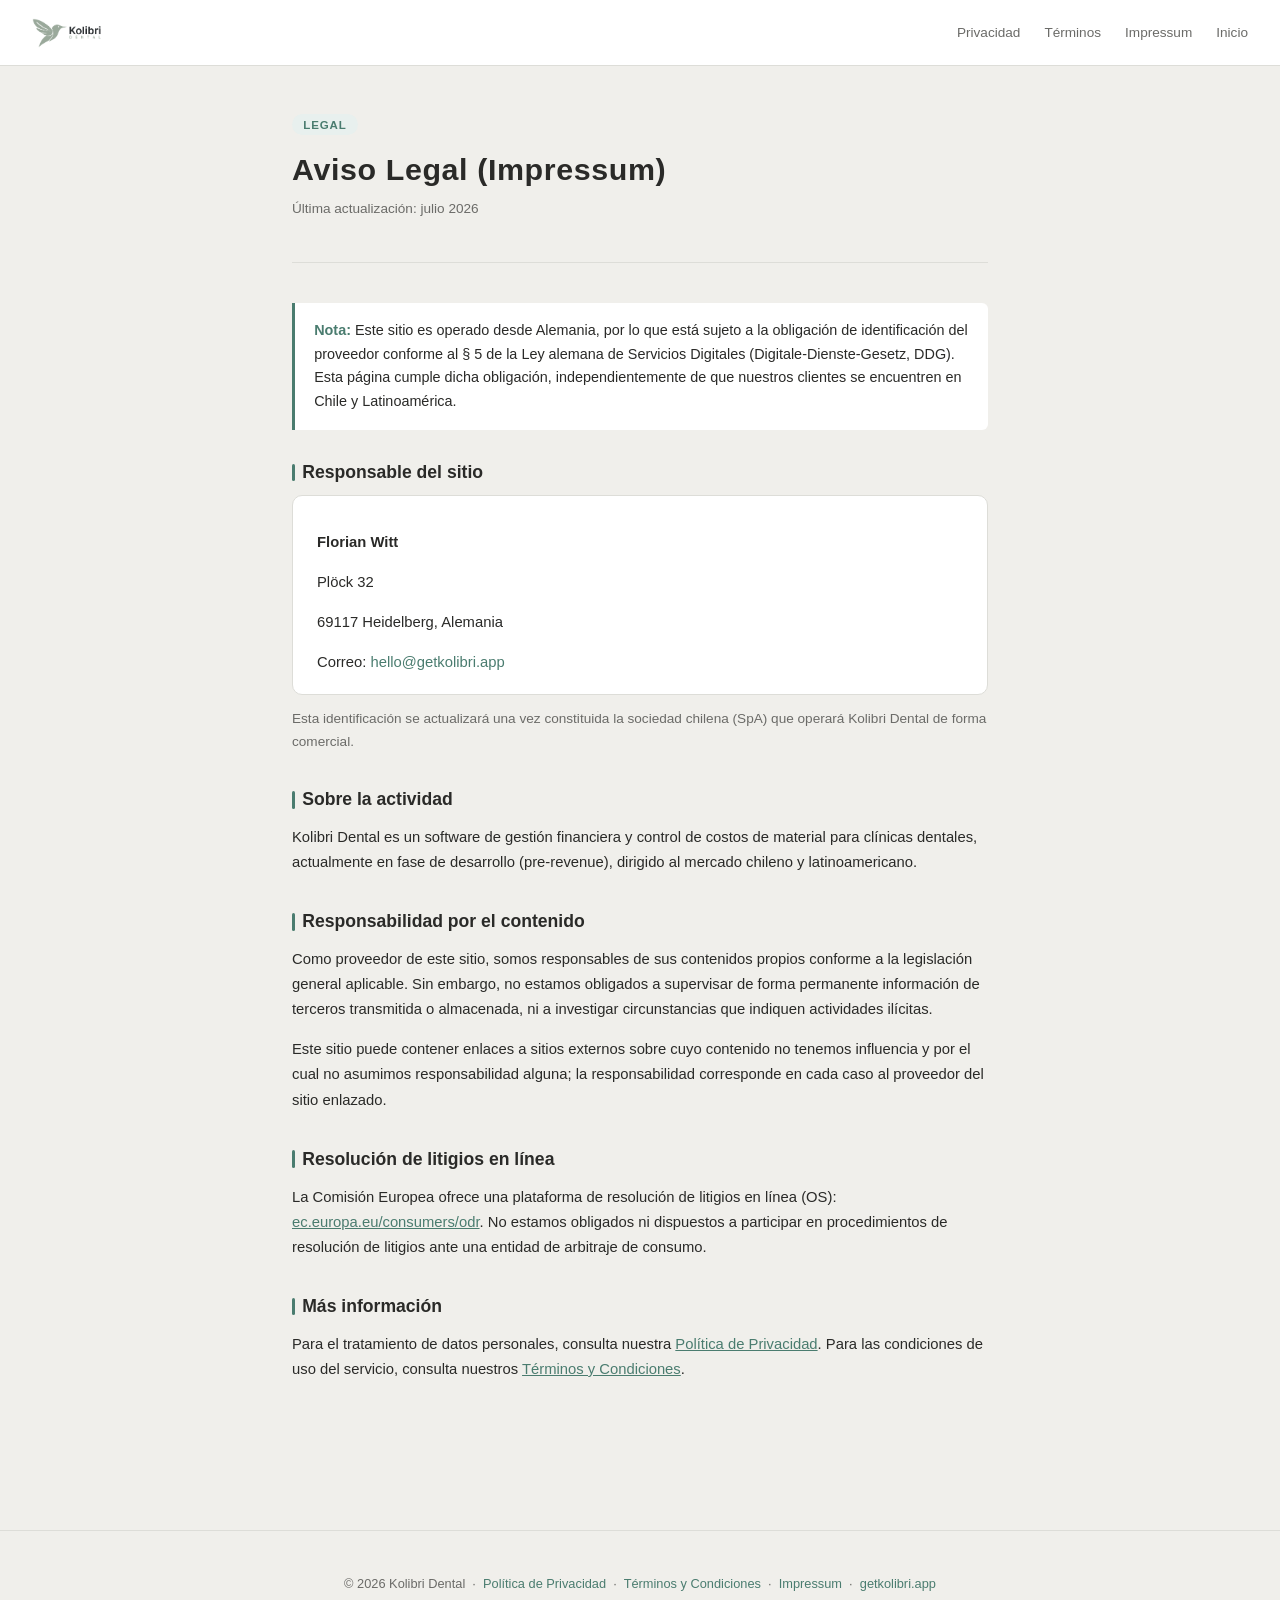
==== impressum.html @ b3aa5036 "Add files via upload" ====
<!DOCTYPE html>
<html lang="es">
<head>
  <meta charset="UTF-8" />
  <meta name="viewport" content="width=device-width, initial-scale=1.0"/>
  <title>Aviso Legal (Impressum) — Kolibri Dental</title>
  <meta name="description" content="Aviso legal e identificación del responsable del sitio conforme al derecho alemán (§ 5 DDG)." />
  <link rel="stylesheet" href="styles/main.css" />
  <style>
    body { background: #F0EFEB; color: #2A2A28; }

    .legal-nav {
      display: flex; align-items: center; justify-content: space-between;
      padding: 1.1rem 2rem; background: #fff; border-bottom: 1px solid #ddddd8;
      position: sticky; top: 0; z-index: 10;
    }
    .legal-nav .brand { display: flex; align-items: center; gap: 0.6rem; text-decoration: none; }
    .legal-nav .brand img { height: 30px; width: auto; }
    .legal-nav .brand span { font-size: 1rem; color: #2A2A28; font-weight: 600; }
    .legal-nav .brand span em { color: #4A7C6F; font-style: normal; }
    .legal-nav .nav-links { display: flex; gap: 1.5rem; }
    .legal-nav .nav-links a { font-size: 0.85rem; color: #6b6b68; text-decoration: none; }
    .legal-nav .nav-links a:hover { color: #4A7C6F; }

    .legal-wrap { max-width: 760px; margin: 0 auto; padding: 3rem 2rem 5rem; }

    .doc-header { margin-bottom: 2.5rem; padding-bottom: 2rem; border-bottom: 1px solid #ddddd8; }
    .doc-badge {
      display: inline-block; background: #e8f0ee; color: #4A7C6F;
      font-size: 0.72rem; font-weight: 600; letter-spacing: 0.08em;
      text-transform: uppercase; padding: 0.28rem 0.7rem; border-radius: 99px; margin-bottom: 1rem;
    }
    .doc-header h1 { font-size: 1.9rem; font-weight: 700; margin: 0 0 0.4rem; line-height: 1.2; }
    .doc-meta { font-size: 0.85rem; color: #6b6b68; }

    .notice {
      background: #fff; border-left: 3px solid #4A7C6F; border-radius: 0 6px 6px 0;
      padding: 1rem 1.2rem; margin: 0 0 2rem; font-size: 0.9rem; line-height: 1.65;
    }
    .notice strong { color: #4A7C6F; }

    .section { margin-bottom: 2.25rem; }
    .section h2 {
      font-size: 1.1rem; font-weight: 700; margin: 0 0 0.7rem;
      display: flex; align-items: center; gap: 0.45rem;
    }
    .section h2::before {
      content: ''; display: inline-block; width: 3px; height: 1em;
      background: #4A7C6F; border-radius: 2px; flex-shrink: 0;
    }
    .section p { font-size: 0.925rem; line-height: 1.7; margin-bottom: 0.65rem; }
    .section p:last-child { margin-bottom: 0; }
    .section ul { padding-left: 1.3rem; margin-bottom: 0.65rem; }
    .section li { font-size: 0.925rem; line-height: 1.65; margin-bottom: 0.28rem; }
    .section a { color: #4A7C6F; }

    .contact-card {
      background: #fff; border: 1px solid #ddddd8; border-radius: 10px;
      padding: 1.2rem 1.5rem; margin-top: 0.75rem; font-size: 0.9rem;
    }
    .contact-card p { margin-bottom: 0.28rem; }
    .contact-card a { color: #4A7C6F; text-decoration: none; }

    .legal-footer {
      text-align: center; padding: 2rem; font-size: 0.8rem;
      color: #6b6b68; border-top: 1px solid #ddddd8; margin-top: 2rem;
    }
    .legal-footer a { color: #4A7C6F; text-decoration: none; }

    @media (max-width: 600px) {
      .legal-wrap { padding: 1.75rem 1.25rem 4rem; }
      .doc-header h1 { font-size: 1.5rem; }
      .legal-nav { padding: 1rem 1.25rem; }
      .legal-nav .nav-links { gap: 1rem; }
    }
  </style>
</head>
<body>

<nav class="legal-nav">
  <a href="/" class="brand">
    <img src="assets/Kolibri_logo_text.png" alt="Kolibri Dental" style="height:30px; width:auto; object-fit:contain;" />
  </a>
  <div class="nav-links">
    <a href="/privacidad">Privacidad</a>
    <a href="/terminos">Términos</a>
    <a href="/impressum">Impressum</a>
    <a href="/">Inicio</a>
  </div>
</nav>

<main class="legal-wrap">

  <div class="doc-header">
    <span class="doc-badge">Legal</span>
    <h1>Aviso Legal (Impressum)</h1>
    <p class="doc-meta">Última actualización: julio 2026</p>
  </div>

  <div class="notice">
    <strong>Nota:</strong> Este sitio es operado desde Alemania, por lo que está sujeto a la obligación de identificación del proveedor conforme al § 5 de la Ley alemana de Servicios Digitales (Digitale-Dienste-Gesetz, DDG). Esta página cumple dicha obligación, independientemente de que nuestros clientes se encuentren en Chile y Latinoamérica.
  </div>

  <div class="section" id="responsable">
    <h2>Responsable del sitio</h2>
    <div class="contact-card">
      <p><strong>Florian Witt</strong></p>
      <p>Plöck 32</p>
      <p>69117 Heidelberg, Alemania</p>
      <p>Correo: <a href="mailto:hello@getkolibri.app">hello@getkolibri.app</a></p>
    </div>
    <p style="margin-top:0.75rem; font-size:0.85rem; color:#6b6b68;">Esta identificación se actualizará una vez constituida la sociedad chilena (SpA) que operará Kolibri Dental de forma comercial.</p>
  </div>

  <div class="section" id="actividad">
    <h2>Sobre la actividad</h2>
    <p>Kolibri Dental es un software de gestión financiera y control de costos de material para clínicas dentales, actualmente en fase de desarrollo (pre-revenue), dirigido al mercado chileno y latinoamericano.</p>
  </div>

  <div class="section" id="responsabilidad">
    <h2>Responsabilidad por el contenido</h2>
    <p>Como proveedor de este sitio, somos responsables de sus contenidos propios conforme a la legislación general aplicable. Sin embargo, no estamos obligados a supervisar de forma permanente información de terceros transmitida o almacenada, ni a investigar circunstancias que indiquen actividades ilícitas.</p>
    <p>Este sitio puede contener enlaces a sitios externos sobre cuyo contenido no tenemos influencia y por el cual no asumimos responsabilidad alguna; la responsabilidad corresponde en cada caso al proveedor del sitio enlazado.</p>
  </div>

  <div class="section" id="litigios">
    <h2>Resolución de litigios en línea</h2>
    <p>La Comisión Europea ofrece una plataforma de resolución de litigios en línea (OS): <a href="https://ec.europa.eu/consumers/odr/" target="_blank" rel="noopener">ec.europa.eu/consumers/odr</a>. No estamos obligados ni dispuestos a participar en procedimientos de resolución de litigios ante una entidad de arbitraje de consumo.</p>
  </div>

  <div class="section" id="mas">
    <h2>Más información</h2>
    <p>Para el tratamiento de datos personales, consulta nuestra <a href="/privacidad">Política de Privacidad</a>. Para las condiciones de uso del servicio, consulta nuestros <a href="/terminos">Términos y Condiciones</a>.</p>
  </div>

</main>

<footer class="legal-footer">
  <p>© 2026 Kolibri Dental &nbsp;·&nbsp; <a href="/privacidad">Política de Privacidad</a> &nbsp;·&nbsp; <a href="/terminos">Términos y Condiciones</a> &nbsp;·&nbsp; <a href="/impressum">Impressum</a> &nbsp;·&nbsp; <a href="/">getkolibri.app</a></p>
</footer>

</body>
</html>
---- styles/main.css ----
:root {
  --bg: #0f1116;
  --card: #14171f;
  --text: #e6e8ee;
  --muted: #9aa0b3;
  --accent: #8bc6a1;
}

* {
  box-sizing: border-box;
}

body {
  margin: 0;
  font-family: -apple-system, BlinkMacSystemFont, "Inter", "Segoe UI",
               Roboto, Helvetica, Arial, sans-serif;
  background: radial-gradient(
    1200px 600px at 50% -200px,
    #1a1d27,
    var(--bg)
  );
  color: var(--text);
  min-height: 100vh;
}

.wrapper {
  min-height: 100vh;
  display: flex;
  align-items: center;
  justify-content: center;
  padding: 2rem;
}

.card {
  position: relative;
  width: 100%;
  max-width: 420px;
  padding: 3rem 2.5rem;
  background: linear-gradient(180deg, #161924, var(--card));
  border-radius: 16px;
  box-shadow:
    0 20px 60px rgba(0,0,0,0.45),
    inset 0 1px 0 rgba(255,255,255,0.03);
}

.logo {
  position: absolute;
  top: 24px;
  right: 24px;
  width: 44px;
  height: auto;
  opacity: 0.9;
}

h1 {
  margin: 0 0 1.5rem 0;
  font-size: 1.4rem;
  font-weight: 600;
  letter-spacing: 0.02em;
}

.lead {
  font-size: 1.6rem;
  line-height: 1.3;
  margin: 0 0 1.2rem 0;
}

.sub {
  color: var(--muted);
  font-size: 0.95rem;
  line-height: 1.6;
  margin-bottom: 2.5rem;
}

.cta,
.cta:visited{
  color: var(--accent);
  text-decoration: none;
  font-weight: 500;
  font-size: 0.95rem;

  display: inline-block;
  padding: 10px 14px;
  border-radius: 12px;
  border: 1px solid rgba(139,198,161,0.35);
  background: rgba(139,198,161,0.08);
}

.cta:hover,
.cta:active{
  color: var(--accent);
  text-decoration: none;
  background: rgba(139,198,161,0.14);
  border-color: rgba(139,198,161,0.50);
}

.cta:focus-visible{
  outline: 2px solid rgba(139,198,161,0.55);
  outline-offset: 3px;
}
.legal-links {
  text-align: center;
  padding: 1.5rem;
  font-size: 0.8rem;
}
.legal-links a {
  color: var(--muted);      /* #9aa0b3 — sichtbar auf dunkel */
  text-decoration: none;
  transition: color 0.2s;
}
.legal-links a:hover {
  color: var(--accent);     /* #8bc6a1 — passend zum Grün */
}
.legal-links span {
  color: var(--muted);
  margin: 0 0.5rem;
  opacity: 0.4;
}
.footer-bottom {
  display: flex;
  align-items: center;
  justify-content: center;
  flex-wrap: wrap;
  gap: 1rem;
  padding: 0;   /* übernimmt padding von .legal-links nicht */
}

.footer-bottom .legal-links {
  padding: 0;   /* reset, da .footer-bottom das Spacing übernimmt */
}
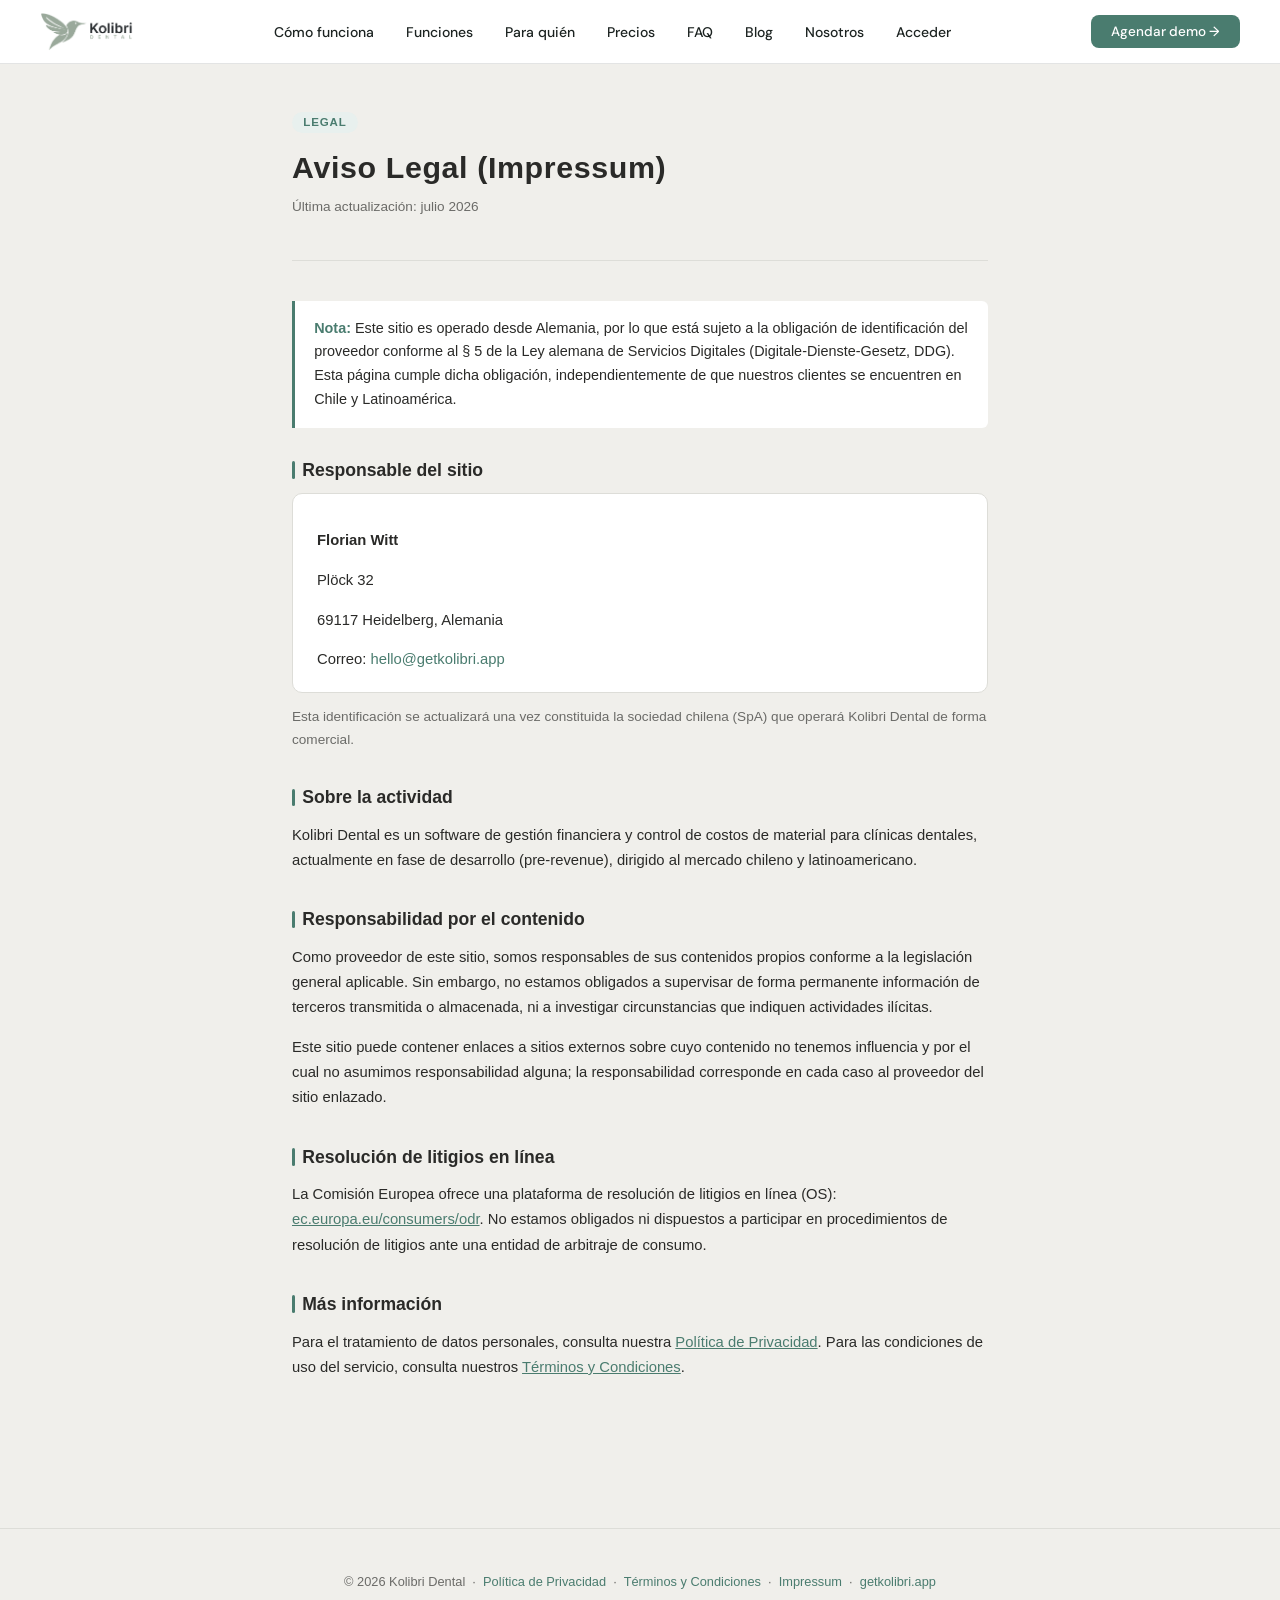
==== commit 42d39ded: "Update impressum.html" ====
--- a/impressum.html
+++ b/impressum.html
@@ -5,10 +5,40 @@
   <meta name="viewport" content="width=device-width, initial-scale=1.0"/>
   <title>Aviso Legal (Impressum) — Kolibri Dental</title>
   <meta name="description" content="Aviso legal e identificación del responsable del sitio conforme al derecho alemán (§ 5 DDG)." />
+  <link rel="canonical" href="https://getkolibri.app/impressum.html">
+  <link href="https://fonts.googleapis.com/css2?family=Fraunces:ital,opsz,wght@0,9..144,300;0,9..144,400;0,9..144,600;1,9..144,300;1,9..144,400&family=DM+Sans:wght@300;400;500&display=swap" rel="stylesheet">
   <link rel="stylesheet" href="styles/main.css" />
   <style>
     body { background: #F0EFEB; color: #2A2A28; }
-
+ 
+    /* ── NAVBAR (einheitlich mit Start- und Preisseite) ── */
+    nav.main-nav {
+      position: sticky; top: 0; z-index: 100;
+      padding: 0 2.5rem; height: 64px;
+      display: flex; align-items: center; justify-content: space-between;
+      background: #ffffff; border-bottom: 1px solid rgba(28,35,33,.12);
+      font-family: 'DM Sans', sans-serif;
+    }
+    nav.main-nav .nav-logo { display: flex; align-items: center; gap: 10px; text-decoration: none; color: #1C2321; }
+    nav.main-nav .nav-links { display: flex; align-items: center; gap: 2rem; list-style: none; margin: 0; padding: 0; }
+    nav.main-nav .nav-links li { list-style: none; }
+    nav.main-nav .nav-links a { font-size: 14px; color: #1C2321; font-weight: 500; text-decoration: none; transition: color .2s; }
+    nav.main-nav .nav-links a:hover, nav.main-nav .nav-links a.active { color: #4A7C6F; }
+    nav.main-nav .btn-nav {
+      background: #4A7C6F; color: #fff; border: none; border-radius: 8px;
+      padding: .5rem 1.25rem; font-size: 13.5px; font-weight: 500;
+      text-decoration: none; display: inline-flex; align-items: center; gap: 6px;
+      white-space: nowrap; transition: background .2s, transform .15s;
+    }
+    nav.main-nav .btn-nav:hover { background: #3d6b5f; transform: translateY(-1px); }
+    @media (max-width: 900px) {
+      nav.main-nav { padding: 0 1.25rem; }
+      nav.main-nav .nav-secondary { display: none; }
+      nav.main-nav .nav-links { gap: 1.1rem; }
+      nav.main-nav .btn-nav { display: none; }
+    }
+ 
+ 
     .legal-nav {
       display: flex; align-items: center; justify-content: space-between;
       padding: 1.1rem 2rem; background: #fff; border-bottom: 1px solid #ddddd8;
@@ -21,9 +51,9 @@
     .legal-nav .nav-links { display: flex; gap: 1.5rem; }
     .legal-nav .nav-links a { font-size: 0.85rem; color: #6b6b68; text-decoration: none; }
     .legal-nav .nav-links a:hover { color: #4A7C6F; }
-
+ 
     .legal-wrap { max-width: 760px; margin: 0 auto; padding: 3rem 2rem 5rem; }
-
+ 
     .doc-header { margin-bottom: 2.5rem; padding-bottom: 2rem; border-bottom: 1px solid #ddddd8; }
     .doc-badge {
       display: inline-block; background: #e8f0ee; color: #4A7C6F;
@@ -32,13 +62,13 @@
     }
     .doc-header h1 { font-size: 1.9rem; font-weight: 700; margin: 0 0 0.4rem; line-height: 1.2; }
     .doc-meta { font-size: 0.85rem; color: #6b6b68; }
-
+ 
     .notice {
       background: #fff; border-left: 3px solid #4A7C6F; border-radius: 0 6px 6px 0;
       padding: 1rem 1.2rem; margin: 0 0 2rem; font-size: 0.9rem; line-height: 1.65;
     }
     .notice strong { color: #4A7C6F; }
-
+ 
     .section { margin-bottom: 2.25rem; }
     .section h2 {
       font-size: 1.1rem; font-weight: 700; margin: 0 0 0.7rem;
@@ -53,20 +83,20 @@
     .section ul { padding-left: 1.3rem; margin-bottom: 0.65rem; }
     .section li { font-size: 0.925rem; line-height: 1.65; margin-bottom: 0.28rem; }
     .section a { color: #4A7C6F; }
-
+ 
     .contact-card {
       background: #fff; border: 1px solid #ddddd8; border-radius: 10px;
       padding: 1.2rem 1.5rem; margin-top: 0.75rem; font-size: 0.9rem;
     }
     .contact-card p { margin-bottom: 0.28rem; }
     .contact-card a { color: #4A7C6F; text-decoration: none; }
-
+ 
     .legal-footer {
       text-align: center; padding: 2rem; font-size: 0.8rem;
       color: #6b6b68; border-top: 1px solid #ddddd8; margin-top: 2rem;
     }
     .legal-footer a { color: #4A7C6F; text-decoration: none; }
-
+ 
     @media (max-width: 600px) {
       .legal-wrap { padding: 1.75rem 1.25rem 4rem; }
       .doc-header h1 { font-size: 1.5rem; }
@@ -76,31 +106,36 @@
   </style>
 </head>
 <body>
-
-<nav class="legal-nav">
-  <a href="/" class="brand">
-    <img src="assets/Kolibri_logo_text.png" alt="Kolibri Dental" style="height:30px; width:auto; object-fit:contain;" />
+ 
+<nav class="main-nav">
+  <a href="/" class="nav-logo">
+    <img src="/assets/Kolibri_logo_text.png" alt="Kolibri Dental" style="height:40px; width:auto; object-fit:contain;">
   </a>
-  <div class="nav-links">
-    <a href="/privacidad">Privacidad</a>
-    <a href="/terminos">Términos</a>
-    <a href="/impressum">Impressum</a>
-    <a href="/">Inicio</a>
-  </div>
+  <ul class="nav-links">
+    <li class="nav-secondary"><a href="/#como-funciona">Cómo funciona</a></li>
+    <li class="nav-secondary"><a href="/#features">Funciones</a></li>
+    <li class="nav-secondary"><a href="/#para-quien">Para quién</a></li>
+    <li><a href="/precios.html">Precios</a></li>
+    <li class="nav-secondary"><a href="/#faq">FAQ</a></li>
+    <li><a href="https://blog.getkolibri.app" target="_blank">Blog</a></li>
+    <li class="nav-secondary"><a href="https://kolibritech.net" target="_blank">Nosotros</a></li>
+    <li><a href="https://app.getkolibri.app">Acceder</a></li>
+  </ul>
+  <a href="mailto:hello@getkolibri.app?subject=Demo%20Kolibri%20Dental&amp;body=Hola%2C%20me%20interesa%20conocer%20Kolibri%20Dental%20para%20mi%20cl%C3%ADnica." class="btn-nav">Agendar demo →</a>
 </nav>
-
+ 
 <main class="legal-wrap">
-
+ 
   <div class="doc-header">
     <span class="doc-badge">Legal</span>
     <h1>Aviso Legal (Impressum)</h1>
     <p class="doc-meta">Última actualización: julio 2026</p>
   </div>
-
+ 
   <div class="notice">
     <strong>Nota:</strong> Este sitio es operado desde Alemania, por lo que está sujeto a la obligación de identificación del proveedor conforme al § 5 de la Ley alemana de Servicios Digitales (Digitale-Dienste-Gesetz, DDG). Esta página cumple dicha obligación, independientemente de que nuestros clientes se encuentren en Chile y Latinoamérica.
   </div>
-
+ 
   <div class="section" id="responsable">
     <h2>Responsable del sitio</h2>
     <div class="contact-card">
@@ -111,33 +146,33 @@
     </div>
     <p style="margin-top:0.75rem; font-size:0.85rem; color:#6b6b68;">Esta identificación se actualizará una vez constituida la sociedad chilena (SpA) que operará Kolibri Dental de forma comercial.</p>
   </div>
-
+ 
   <div class="section" id="actividad">
     <h2>Sobre la actividad</h2>
     <p>Kolibri Dental es un software de gestión financiera y control de costos de material para clínicas dentales, actualmente en fase de desarrollo (pre-revenue), dirigido al mercado chileno y latinoamericano.</p>
   </div>
-
+ 
   <div class="section" id="responsabilidad">
     <h2>Responsabilidad por el contenido</h2>
     <p>Como proveedor de este sitio, somos responsables de sus contenidos propios conforme a la legislación general aplicable. Sin embargo, no estamos obligados a supervisar de forma permanente información de terceros transmitida o almacenada, ni a investigar circunstancias que indiquen actividades ilícitas.</p>
     <p>Este sitio puede contener enlaces a sitios externos sobre cuyo contenido no tenemos influencia y por el cual no asumimos responsabilidad alguna; la responsabilidad corresponde en cada caso al proveedor del sitio enlazado.</p>
   </div>
-
+ 
   <div class="section" id="litigios">
     <h2>Resolución de litigios en línea</h2>
     <p>La Comisión Europea ofrece una plataforma de resolución de litigios en línea (OS): <a href="https://ec.europa.eu/consumers/odr/" target="_blank" rel="noopener">ec.europa.eu/consumers/odr</a>. No estamos obligados ni dispuestos a participar en procedimientos de resolución de litigios ante una entidad de arbitraje de consumo.</p>
   </div>
-
+ 
   <div class="section" id="mas">
     <h2>Más información</h2>
-    <p>Para el tratamiento de datos personales, consulta nuestra <a href="/privacidad">Política de Privacidad</a>. Para las condiciones de uso del servicio, consulta nuestros <a href="/terminos">Términos y Condiciones</a>.</p>
+    <p>Para el tratamiento de datos personales, consulta nuestra <a href="/privacidad.html">Política de Privacidad</a>. Para las condiciones de uso del servicio, consulta nuestros <a href="/terminos.html">Términos y Condiciones</a>.</p>
   </div>
-
+ 
 </main>
-
+ 
 <footer class="legal-footer">
-  <p>© 2026 Kolibri Dental &nbsp;·&nbsp; <a href="/privacidad">Política de Privacidad</a> &nbsp;·&nbsp; <a href="/terminos">Términos y Condiciones</a> &nbsp;·&nbsp; <a href="/impressum">Impressum</a> &nbsp;·&nbsp; <a href="/">getkolibri.app</a></p>
+  <p>© 2026 Kolibri Dental &nbsp;·&nbsp; <a href="/privacidad.html">Política de Privacidad</a> &nbsp;·&nbsp; <a href="/terminos.html">Términos y Condiciones</a> &nbsp;·&nbsp; <a href="/impressum.html">Impressum</a> &nbsp;·&nbsp; <a href="/">getkolibri.app</a></p>
 </footer>
-
+ 
 </body>
 </html>
